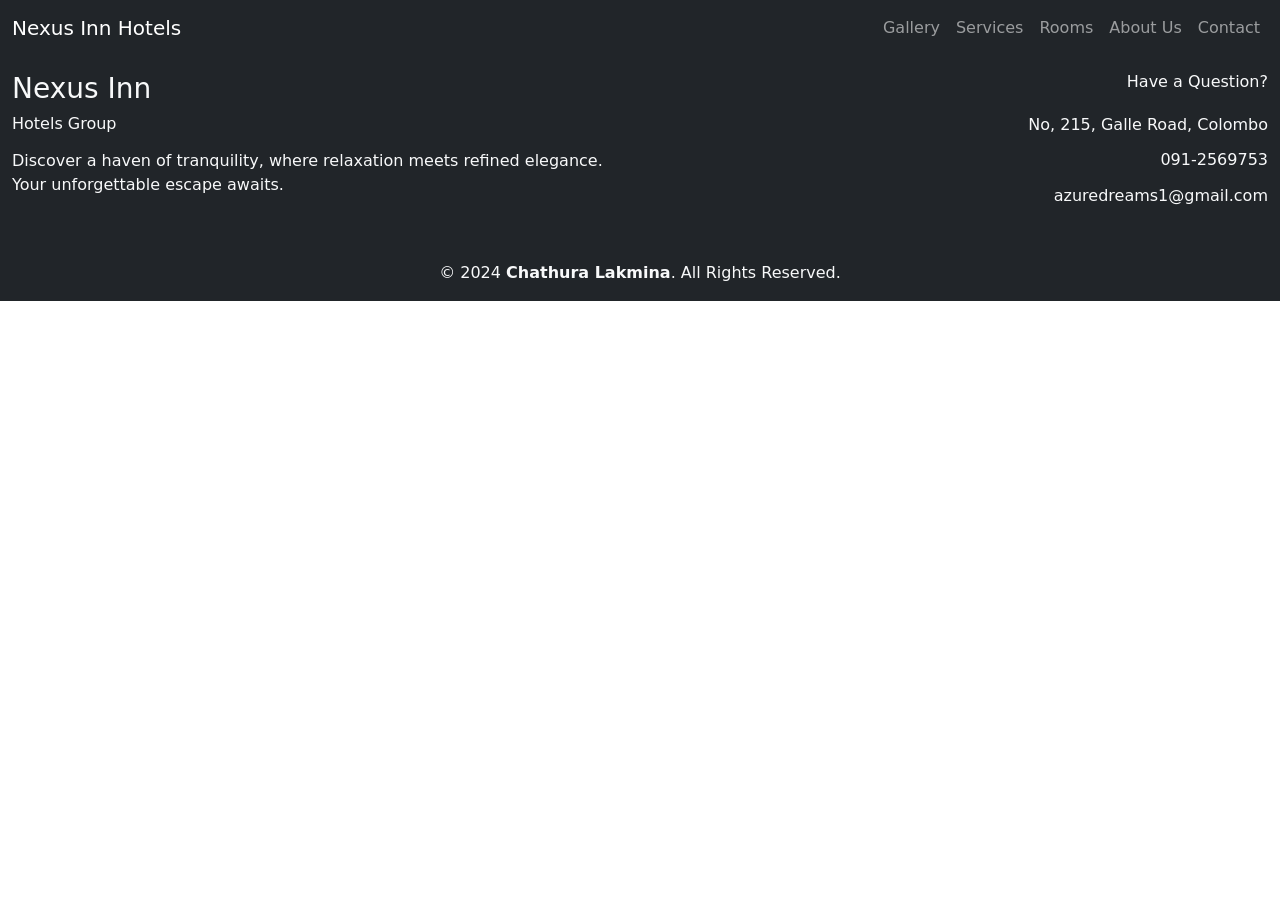
==== pages/about.html @ 2eb1aee9 "first commit" ====
<!DOCTYPE html>
<html lang="en">
  <head>
    <meta charset="UTF-8" />
    <meta name="viewport" content="width=device-width, initial-scale=1.0" />
    <title>About Us</title>
    <link
      href="https://cdn.jsdelivr.net/npm/bootstrap@5.3.3/dist/css/bootstrap.min.css"
      rel="stylesheet"
      integrity="sha384-QWTKZyjpPEjISv5WaRU9OFeRpok6YctnYmDr5pNlyT2bRjXh0JMhjY6hW+ALEwIH"
      crossorigin="anonymous"
    />
  </head>
  <body>
    <nav class="navbar navbar-expand-lg bg-dark navbar-dark fixed-top">
      <div class="container-fluid">
        <a class="navbar-brand" href="/index.html">Nexus Inn Hotels</a>
        <button
          class="navbar-toggler"
          type="button"
          data-bs-toggle="collapse"
          data-bs-target="#navbarNav"
          aria-controls="navbarNav"
          aria-expanded="false"
          aria-label="Toggle navigation"
        >
          <span class="navbar-toggler-icon"></span>
        </button>
        <div class="collapse navbar-collapse" id="navbarNav">
          <ul class="navbar-nav ms-auto">
            <li class="nav-item">
              <a class="nav-link" href="/pages/gallery.html">Gallery</a>
            </li>
            <li class="nav-item">
              <a class="nav-link" href="/pages/services.html">Services</a>
            </li>
            <li class="nav-item">
              <a class="nav-link" href="/pages/rooms.html">Rooms</a>
            </li>
            <li class="nav-item">
              <a class="nav-link" href="/pages/about.html">About Us</a>
            </li>
            <li class="nav-item">
              <a class="nav-link" href="/pages/contact.html">Contact</a>
            </li>
          </ul>
        </div>
      </div>
    </nav>

    <div class="container-fluid bg-dark text-light mt-5">
      <div class="row bottom-bar py-4">
        <div class="col-md-6 social text-start">
          <h3 class="mb-2">Nexus Inn</h3>
          <h6 class="dreams mb-3">Hotels Group</h6>
          <p class="mb-4">
            Discover a haven of tranquility, where relaxation meets refined
            elegance. Your unforgettable escape awaits.
          </p>
          <div class="d-flex gap-4 align-items-center">
            <i class="fa-brands fa-facebook fa-2xl" style="color: #1877f2"></i>
            <i class="fa-solid fa-envelope fa-2xl" style="color: #fff"></i>
            <i class="fa-brands fa-twitter fa-2xl" style="color: #1da1f2"></i>
            <i class="fa-brands fa-whatsapp fa-2xl" style="color: #25d366"></i>
          </div>
        </div>

        <div class="col-md-6 text-end">
          <h6 class="mb-4">Have a Question?</h6>
          <div class="d-flex align-items-center justify-content-end mb-3">
            <i
              class="fa-solid fa-map-marker-alt me-2"
              style="color: #fff; font-size: 1.25rem"
            ></i>
            <h6 class="mb-0">No, 215, Galle Road, Colombo</h6>
          </div>
          <div class="d-flex align-items-center justify-content-end mb-3">
            <i
              class="fa-solid fa-phone-alt me-2"
              style="color: #fff; font-size: 1.25rem"
            ></i>
            <h6 class="mb-0">091-2569753</h6>
          </div>
          <div class="d-flex align-items-center justify-content-end">
            <i
              class="fa-solid fa-envelope me-2"
              style="color: #fff; font-size: 1.25rem"
            ></i>
            <h6 class="mb-0">azuredreams1@gmail.com</h6>
          </div>
        </div>
      </div>
    </div>

    <div class="bg-dark text-light py-3">
      <p class="text-center mb-0">
        © 2024 <span class="fw-bold">Chathura Lakmina</span>. All Rights
        Reserved.
      </p>
    </div>

    <script
      src="https://cdn.jsdelivr.net/npm/bootstrap@5.3.3/dist/js/bootstrap.bundle.min.js"
      integrity="sha384-YvpcrYf0tY3lHB60NNkmXc5s9fDVZLESaAA55NDzOxhy9GkcIdslK1eN7N6jIeHz"
      crossorigin="anonymous"
    ></script>
  </body>
</html>
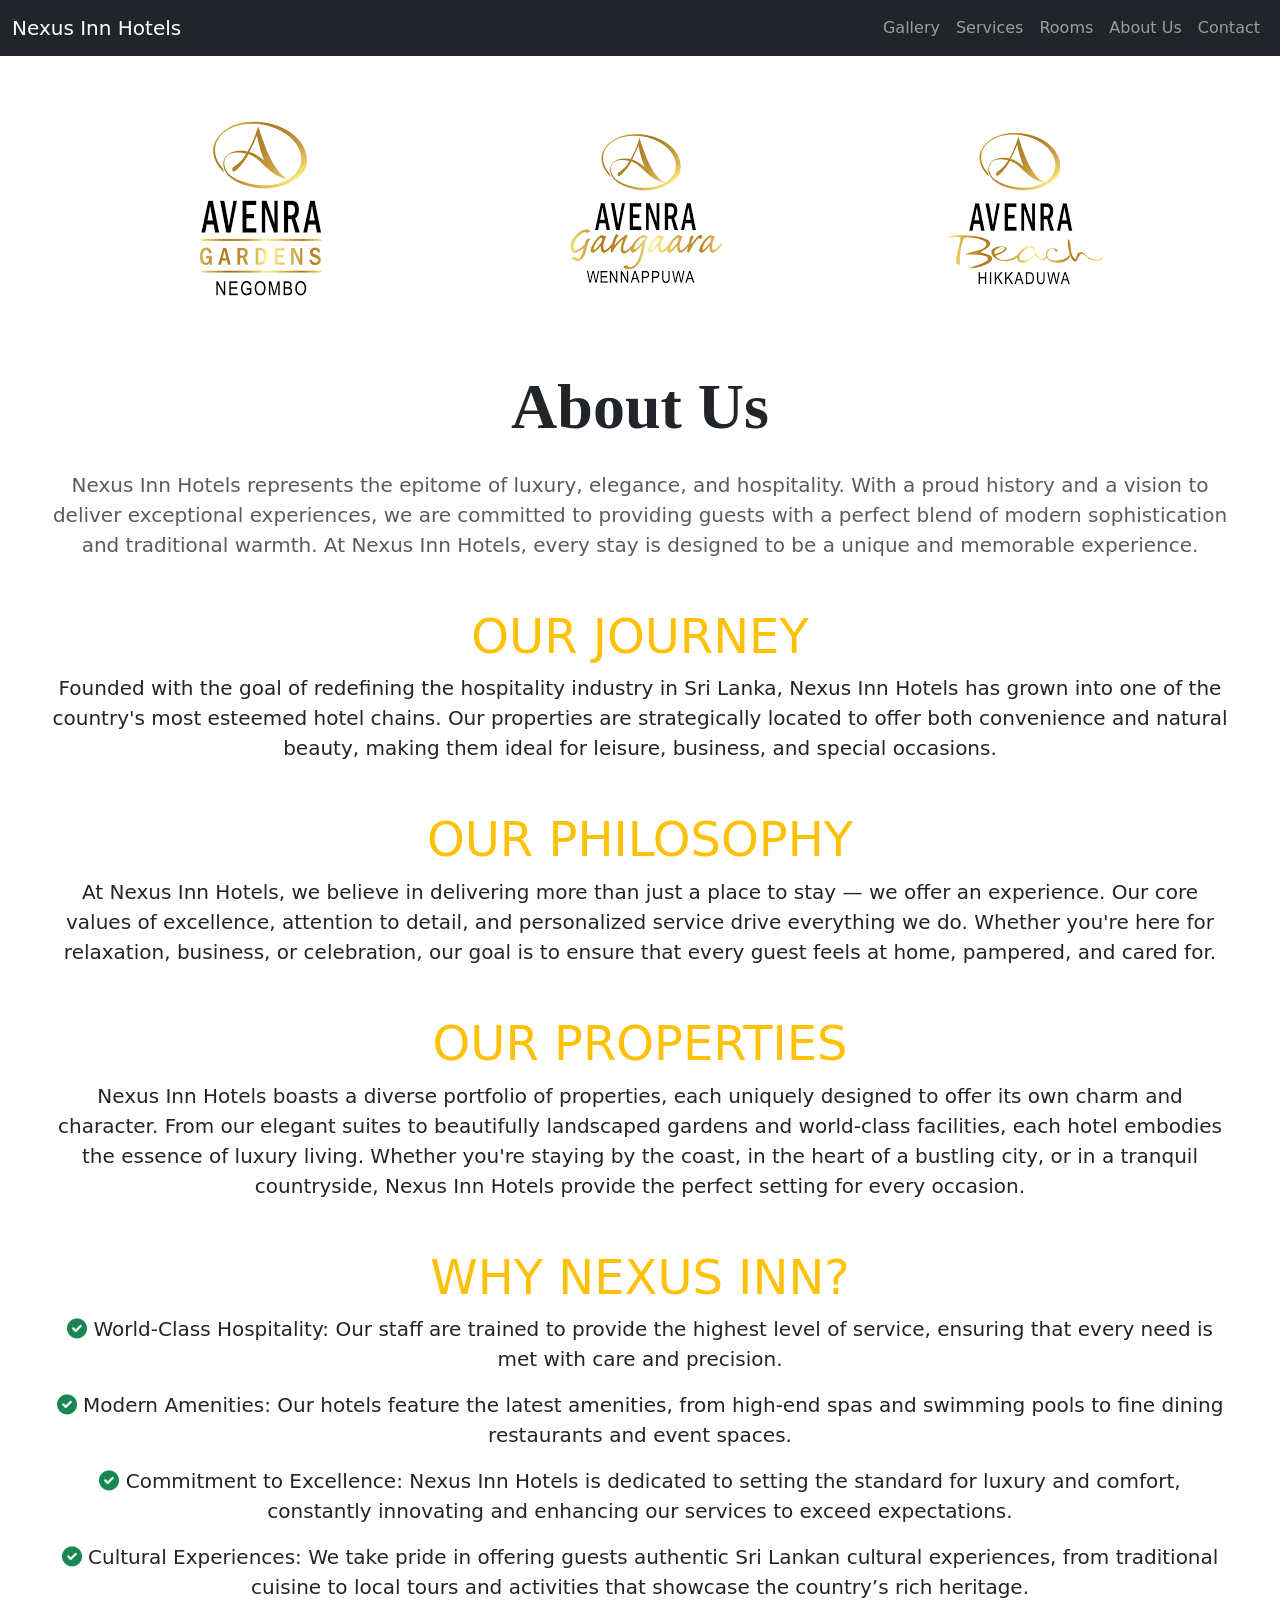
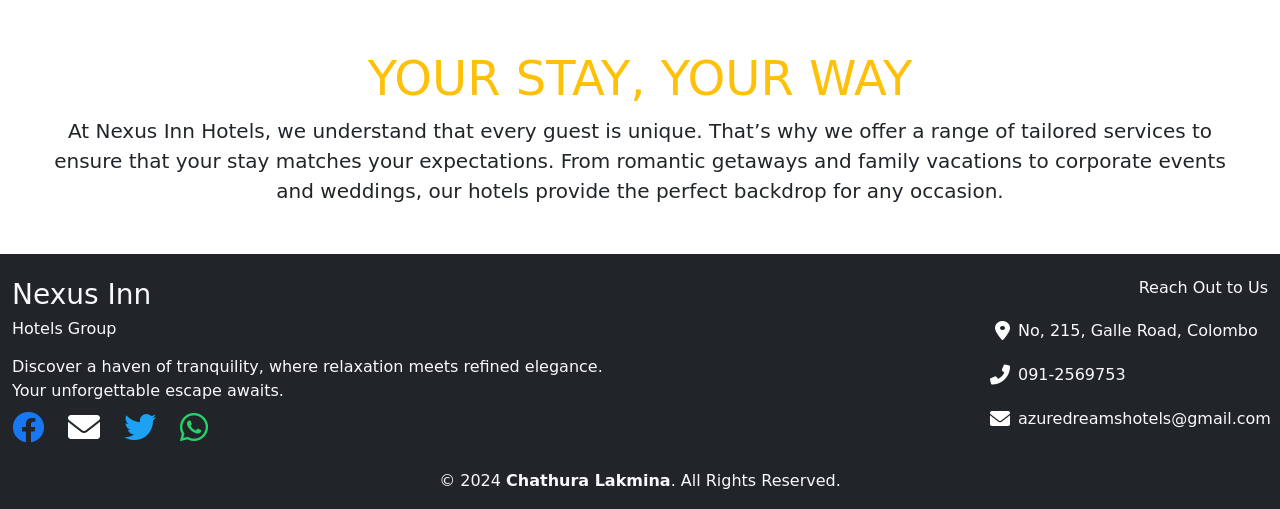
==== commit e06041a6: "contact page, about page done" ====
--- a/pages/about.html
+++ b/pages/about.html
@@ -9,6 +9,10 @@
       rel="stylesheet"
       integrity="sha384-QWTKZyjpPEjISv5WaRU9OFeRpok6YctnYmDr5pNlyT2bRjXh0JMhjY6hW+ALEwIH"
       crossorigin="anonymous"
+    />
+    <link
+      rel="stylesheet"
+      href="https://cdnjs.cloudflare.com/ajax/libs/font-awesome/6.0.0-beta3/css/all.min.css"
     />
   </head>
   <body>
@@ -48,6 +52,97 @@
       </div>
     </nav>
 
+    <div class="container mt-5 pt-5 text-center">
+      <div class="row">
+        <div class="col-md-4">
+          <img src="/assets/images/l1.png" class="img-fluid" alt="Image 1" />
+        </div>
+        <div class="col-md-4">
+          <img src="/assets/images/l2.png" class="img-fluid" alt="Image 2" />
+        </div>
+        <div class="col-md-4">
+          <img src="/assets/images/l3.png" class="img-fluid" alt="Image 3" />
+        </div>
+      </div>
+    </div>
+
+    <div class="text-center pt-5 px-5">
+      <h3
+        class="mb-4 display-3 fw-bold text-dark"
+        style="font-family: 'Times New Roman', Times, serif"
+      >
+        About Us
+      </h3>
+      <p class="lead text-muted mb-5">
+        Nexus Inn Hotels represents the epitome of luxury, elegance, and
+        hospitality. With a proud history and a vision to deliver exceptional
+        experiences, we are committed to providing guests with a perfect blend
+        of modern sophistication and traditional warmth. At Nexus Inn Hotels,
+        every stay is designed to be a unique and memorable experience.
+      </p>
+      <h4 class="display-5 mt-4 text-warning">OUR JOURNEY</h4>
+      <p class="lead mb-5">
+        Founded with the goal of redefining the hospitality industry in Sri
+        Lanka, Nexus Inn Hotels has grown into one of the country's most
+        esteemed hotel chains. Our properties are strategically located to offer
+        both convenience and natural beauty, making them ideal for leisure,
+        business, and special occasions.
+      </p>
+      <h4 class="display-5 mt-4 text-warning">OUR PHILOSOPHY</h4>
+      <p class="lead mb-5">
+        At Nexus Inn Hotels, we believe in delivering more than just a place to
+        stay — we offer an experience. Our core values of excellence, attention
+        to detail, and personalized service drive everything we do. Whether
+        you're here for relaxation, business, or celebration, our goal is to
+        ensure that every guest feels at home, pampered, and cared for.
+      </p>
+      <h4 class="display-5 mt-4 text-warning">OUR PROPERTIES</h4>
+      <p class="lead mb-5">
+        Nexus Inn Hotels boasts a diverse portfolio of properties, each uniquely
+        designed to offer its own charm and character. From our elegant suites
+        to beautifully landscaped gardens and world-class facilities, each hotel
+        embodies the essence of luxury living. Whether you're staying by the
+        coast, in the heart of a bustling city, or in a tranquil countryside,
+        Nexus Inn Hotels provide the perfect setting for every occasion.
+      </p>
+      <h4 class="display-5 mt-4 text-warning">WHY NEXUS INN?</h4>
+      <ul class="lead list-unstyled mb-5">
+        <li class="mb-3">
+          <i class="fas fa-check-circle text-success"></i>
+          <strong>World-Class Hospitality:</strong> Our staff are trained to
+          provide the highest level of service, ensuring that every need is met
+          with care and precision.
+        </li>
+        <li class="mb-3">
+          <i class="fas fa-check-circle text-success"></i>
+          <strong>Modern Amenities:</strong> Our hotels feature the latest
+          amenities, from high-end spas and swimming pools to fine dining
+          restaurants and event spaces.
+        </li>
+        <li class="mb-3">
+          <i class="fas fa-check-circle text-success"></i>
+          <strong>Commitment to Excellence:</strong> Nexus Inn Hotels is
+          dedicated to setting the standard for luxury and comfort, constantly
+          innovating and enhancing our services to exceed expectations.
+        </li>
+        <li class="mb-3">
+          <i class="fas fa-check-circle text-success"></i>
+          <strong>Cultural Experiences:</strong> We take pride in offering
+          guests authentic Sri Lankan cultural experiences, from traditional
+          cuisine to local tours and activities that showcase the country’s rich
+          heritage.
+        </li>
+      </ul>
+      <h4 class="display-5 mt-5 text-warning">YOUR STAY, YOUR WAY</h4>
+      <p class="lead mb-5">
+        At Nexus Inn Hotels, we understand that every guest is unique. That’s
+        why we offer a range of tailored services to ensure that your stay
+        matches your expectations. From romantic getaways and family vacations
+        to corporate events and weddings, our hotels provide the perfect
+        backdrop for any occasion.
+      </p>
+    </div>
+
     <div class="container-fluid bg-dark text-light mt-5">
       <div class="row bottom-bar py-4">
         <div class="col-md-6 social text-start">
@@ -66,27 +161,36 @@
         </div>
 
         <div class="col-md-6 text-end">
-          <h6 class="mb-4">Have a Question?</h6>
-          <div class="d-flex align-items-center justify-content-end mb-3">
+          <h6 class="mb-4">Reach Out to Us</h6>
+
+          <div class="d-flex align-items-center justify-content-end mb-4">
             <i
-              class="fa-solid fa-map-marker-alt me-2"
+              class="fa-solid fa-map-marker-alt"
               style="color: #fff; font-size: 1.25rem"
             ></i>
-            <h6 class="mb-0">No, 215, Galle Road, Colombo</h6>
-          </div>
-          <div class="d-flex align-items-center justify-content-end mb-3">
+            <h6 class="mb-0 ms-2 text-start" style="width: 250px">
+              No, 215, Galle Road, Colombo
+            </h6>
+          </div>
+
+          <div class="d-flex align-items-center justify-content-end mb-4">
             <i
-              class="fa-solid fa-phone-alt me-2"
+              class="fa-solid fa-phone-alt"
               style="color: #fff; font-size: 1.25rem"
             ></i>
-            <h6 class="mb-0">091-2569753</h6>
-          </div>
+            <h6 class="mb-0 ms-2 text-start" style="width: 250px">
+              091-2569753
+            </h6>
+          </div>
+
           <div class="d-flex align-items-center justify-content-end">
             <i
-              class="fa-solid fa-envelope me-2"
+              class="fa-solid fa-envelope"
               style="color: #fff; font-size: 1.25rem"
             ></i>
-            <h6 class="mb-0">azuredreams1@gmail.com</h6>
+            <h6 class="mb-0 ms-2 text-start" style="width: 250px">
+              azuredreamshotels@gmail.com
+            </h6>
           </div>
         </div>
       </div>
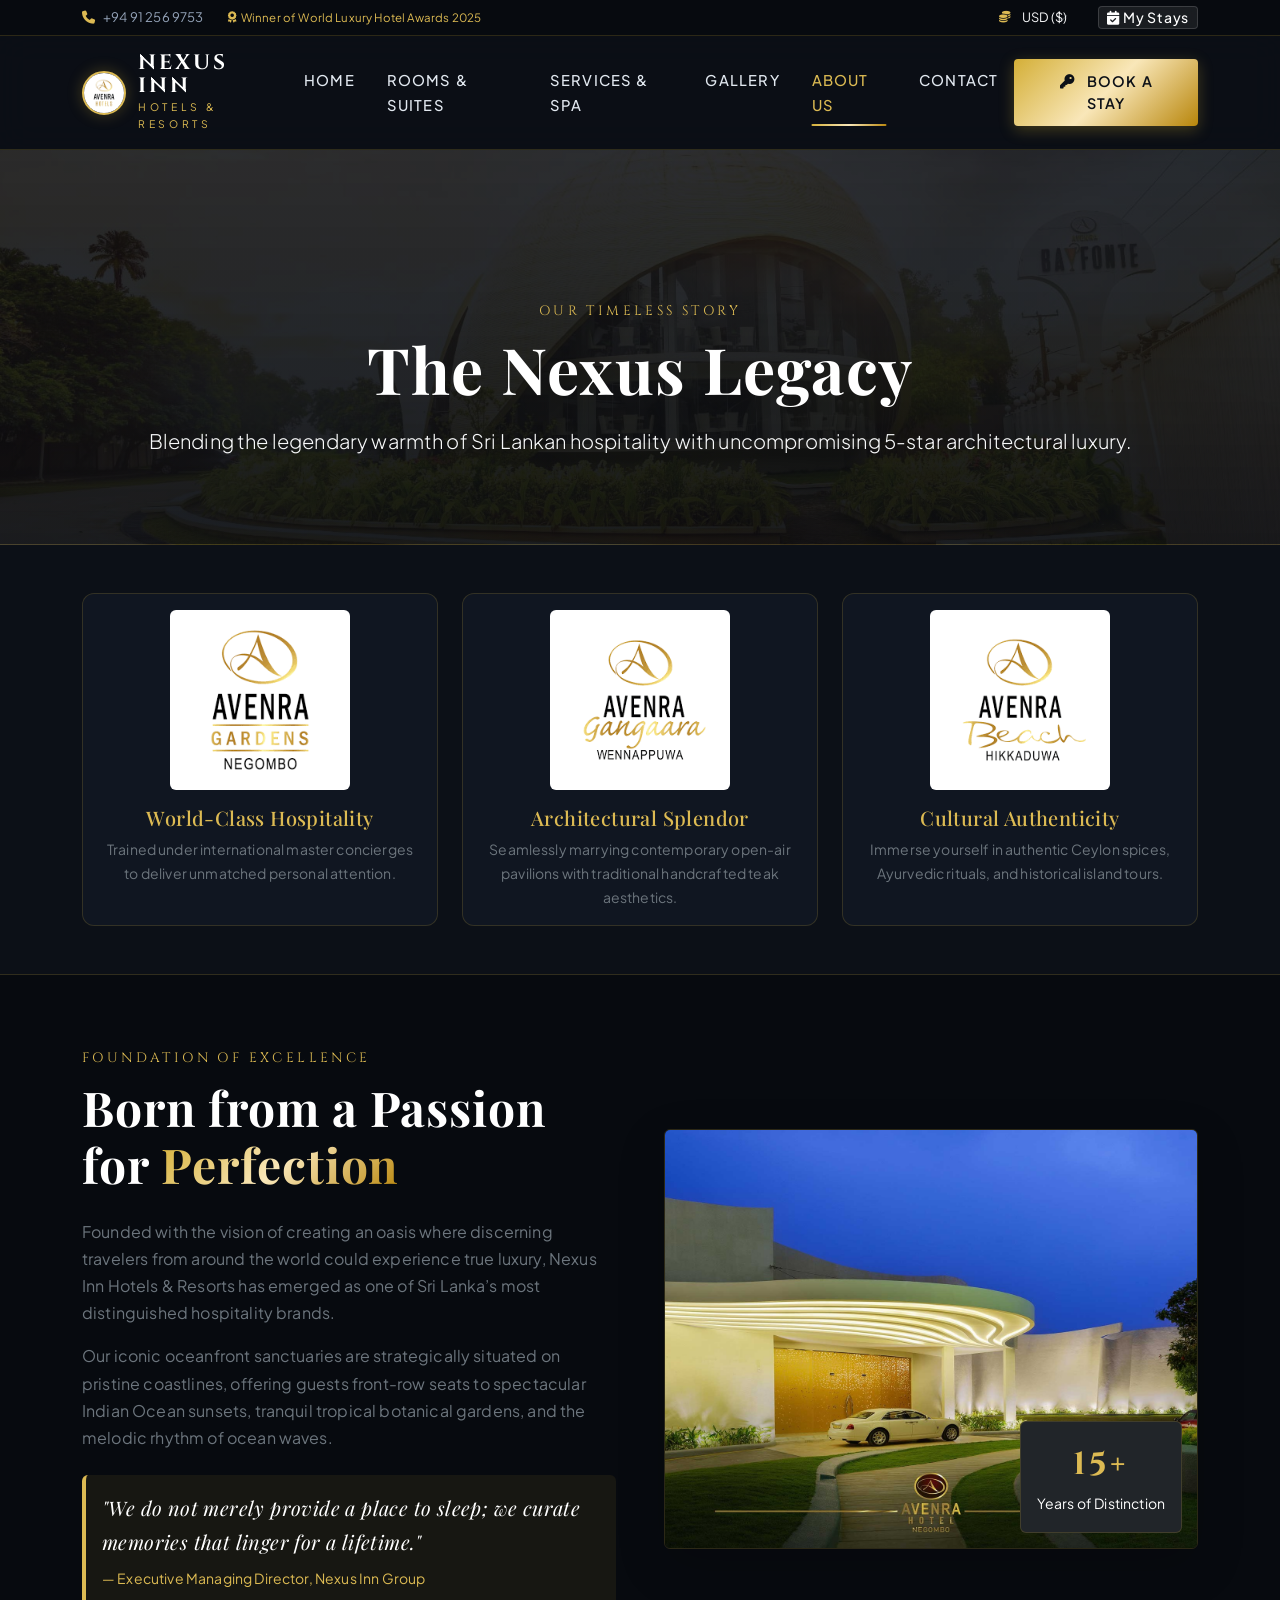
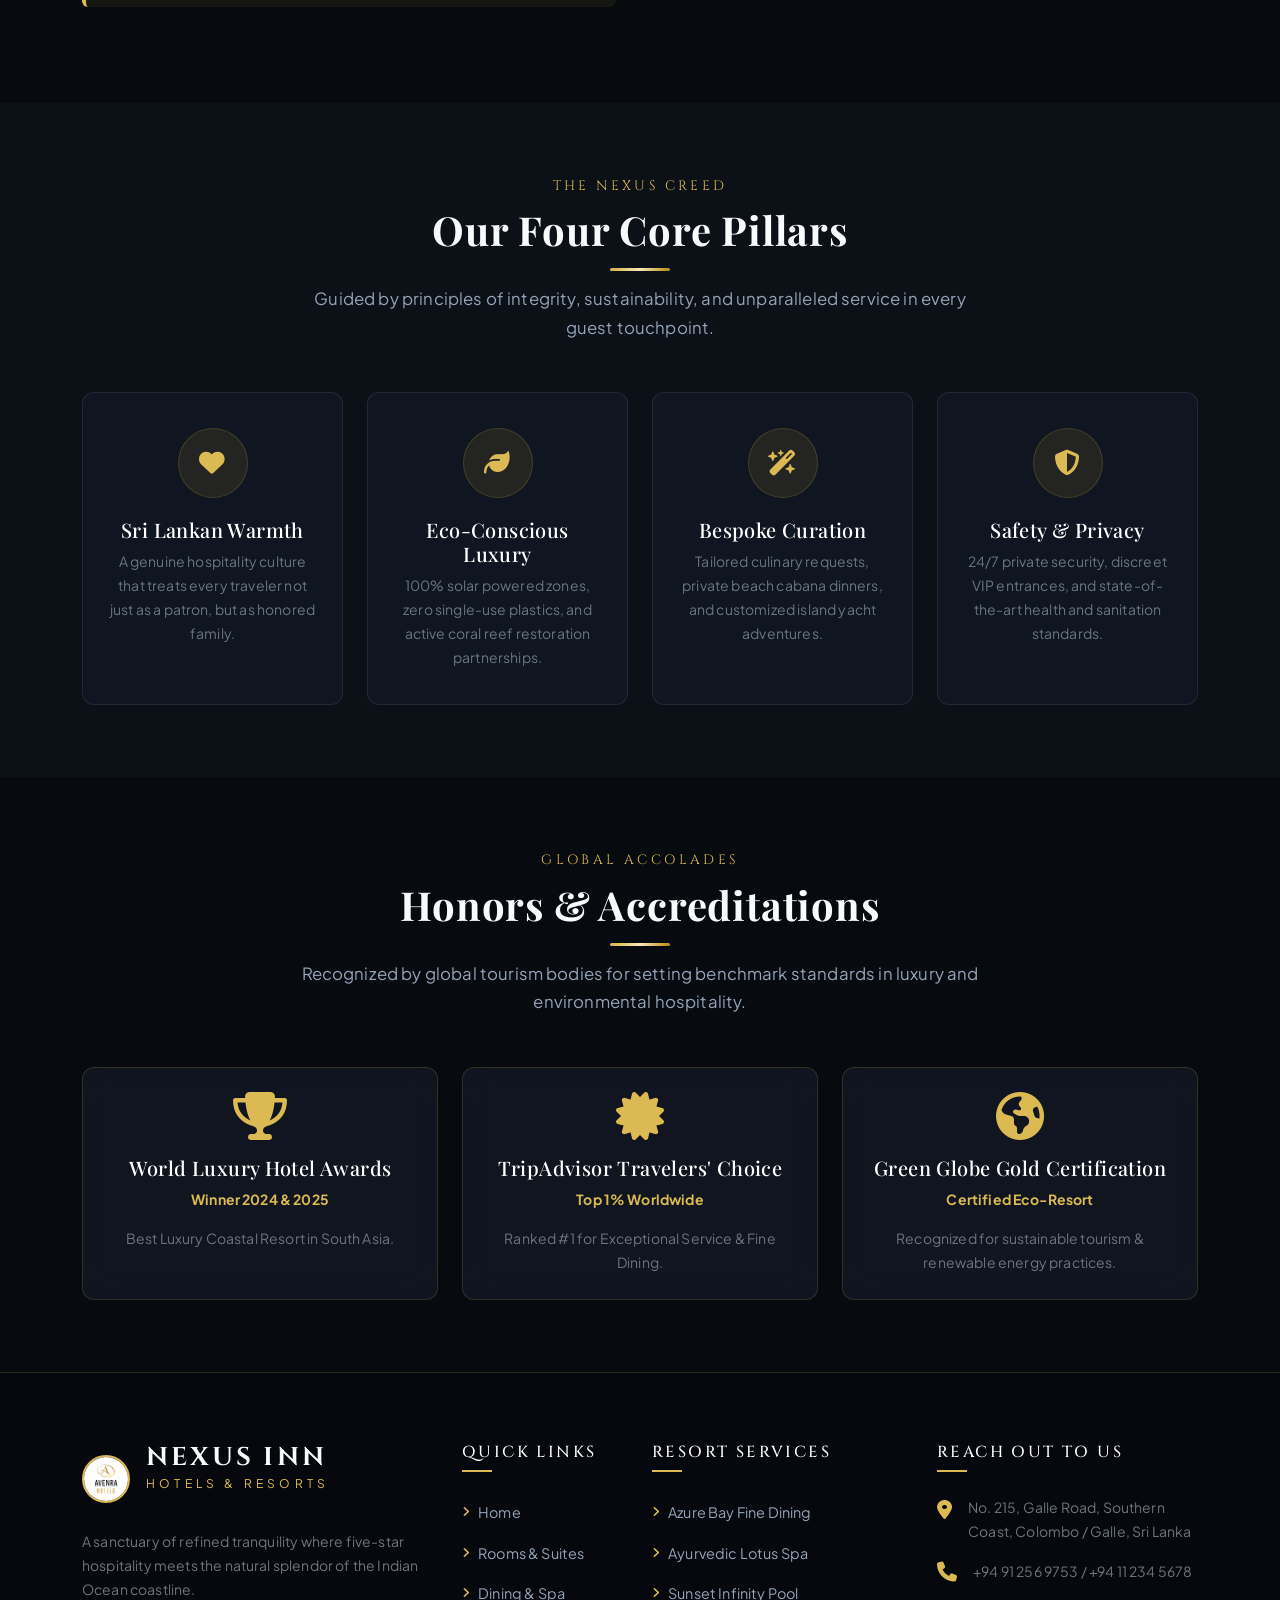
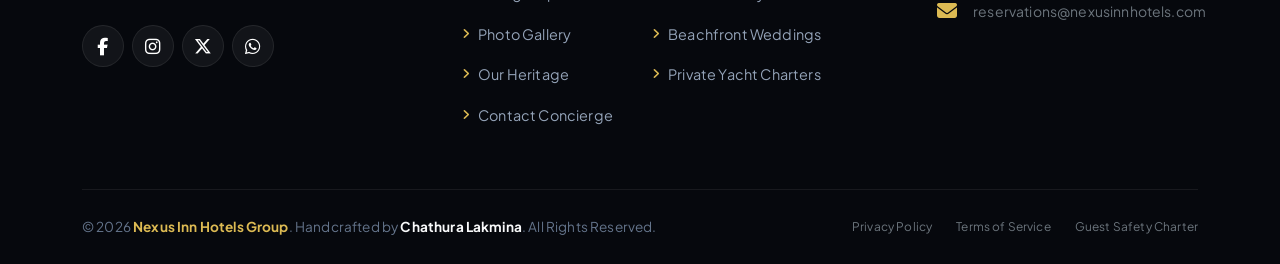
==== commit 371251b8: "Add rooms catalog with side-by-side comparison, service menus, lightbox gallery, and contact inquiry" ====
--- a/pages/about.html
+++ b/pages/about.html
@@ -3,210 +3,388 @@
   <head>
     <meta charset="UTF-8" />
     <meta name="viewport" content="width=device-width, initial-scale=1.0" />
-    <title>About Us</title>
+    <meta name="description" content="Discover the legacy, values, and world-class vision of Nexus Inn Hotels & Resorts — redefining 5-star luxury hospitality in Sri Lanka." />
+    <title>About Our Heritage | Nexus Inn Hotels & Resorts</title>
+
+    <!-- Google Fonts -->
+    <link rel="preconnect" href="https://fonts.googleapis.com" />
+    <link rel="preconnect" href="https://fonts.gstatic.com" crossorigin />
+    <link href="https://fonts.googleapis.com/css2?family=Cinzel:wght@500;600;700;800&family=Playfair+Display:ital,wght@0,400;0,600;0,700;1,400;1,600&family=Plus+Jakarta+Sans:wght@300;400;500;600;700&display=swap" rel="stylesheet" />
+
+    <!-- Bootstrap 5 CSS -->
     <link
       href="https://cdn.jsdelivr.net/npm/bootstrap@5.3.3/dist/css/bootstrap.min.css"
       rel="stylesheet"
       integrity="sha384-QWTKZyjpPEjISv5WaRU9OFeRpok6YctnYmDr5pNlyT2bRjXh0JMhjY6hW+ALEwIH"
       crossorigin="anonymous"
     />
+
+    <!-- Font Awesome Icons -->
     <link
       rel="stylesheet"
-      href="https://cdnjs.cloudflare.com/ajax/libs/font-awesome/6.0.0-beta3/css/all.min.css"
+      href="https://cdnjs.cloudflare.com/ajax/libs/font-awesome/6.5.1/css/all.min.css"
     />
+
+    <!-- Custom Luxury Stylesheet -->
+    <link rel="stylesheet" href="../assets/css/style.css" />
   </head>
   <body>
-    <nav class="navbar navbar-expand-lg bg-dark navbar-dark fixed-top">
-      <div class="container-fluid">
-        <a class="navbar-brand" href="/index.html">Nexus Inn Hotels</a>
+    <!-- Top Bar -->
+    <div class="top-bar">
+      <div class="container d-flex flex-wrap justify-content-between align-items-center">
+        <div class="d-flex align-items-center gap-4">
+          <a href="tel:+94912569753" class="d-none d-sm-inline-flex align-items-center gap-2">
+            <i class="fa-solid fa-phone text-gold"></i>
+            <span>+94 91 256 9753</span>
+          </a>
+          <span class="text-gold small d-flex align-items-center gap-1">
+            <i class="fa-solid fa-award"></i> Winner of World Luxury Hotel Awards 2025
+          </span>
+        </div>
+        <div class="d-flex align-items-center gap-3">
+          <div class="d-flex align-items-center gap-1">
+            <i class="fa-solid fa-coins text-gold small"></i>
+            <select class="form-select form-select-sm currency-selector-select py-0 px-2 bg-transparent text-light border-0" style="font-size: 0.8rem; cursor: pointer;">
+              <option value="USD" class="bg-dark text-light">USD ($)</option>
+              <option value="LKR" class="bg-dark text-light">LKR (Rs.)</option>
+              <option value="EUR" class="bg-dark text-light">EUR (€)</option>
+              <option value="GBP" class="bg-dark text-light">GBP (£)</option>
+            </select>
+          </div>
+          <button class="btn btn-sm btn-glass py-0 px-2 text-warning d-flex align-items-center gap-1" onclick="window.openMyBookingsModal()">
+            <i class="fa-solid fa-calendar-check"></i>
+            <span>My Stays</span>
+            <span class="badge bg-gold text-dark my-bookings-count" style="display: none;">0</span>
+          </button>
+        </div>
+      </div>
+    </div>
+
+    <!-- Luxury Navbar -->
+    <nav class="navbar navbar-expand-lg navbar-luxury sticky-top">
+      <div class="container">
+        <a class="navbar-brand-wrapper" href="../index.html">
+          <img
+            src="../assets/images/Avenra-Hotels-Logo-768x768.jpg"
+            alt="Nexus Inn Luxury Emblem"
+            class="navbar-brand-logo"
+          />
+          <div class="navbar-brand-text">
+            <span class="brand-title">NEXUS INN</span>
+            <span class="brand-subtitle">HOTELS & RESORTS</span>
+          </div>
+        </a>
+
         <button
-          class="navbar-toggler"
+          class="navbar-toggler border-gold"
           type="button"
           data-bs-toggle="collapse"
-          data-bs-target="#navbarNav"
-          aria-controls="navbarNav"
+          data-bs-target="#nexusNavbar"
+          aria-controls="nexusNavbar"
           aria-expanded="false"
           aria-label="Toggle navigation"
         >
-          <span class="navbar-toggler-icon"></span>
+          <i class="fa-solid fa-bars-staggered text-gold fs-4"></i>
         </button>
-        <div class="collapse navbar-collapse" id="navbarNav">
-          <ul class="navbar-nav ms-auto">
-            <li class="nav-item">
-              <a class="nav-link" href="/pages/gallery.html">Gallery</a>
-            </li>
-            <li class="nav-item">
-              <a class="nav-link" href="/pages/services.html">Services</a>
-            </li>
-            <li class="nav-item">
-              <a class="nav-link" href="/pages/rooms.html">Rooms</a>
-            </li>
-            <li class="nav-item">
-              <a class="nav-link" href="/pages/about.html">About Us</a>
-            </li>
-            <li class="nav-item">
-              <a class="nav-link" href="/pages/contact.html">Contact</a>
+
+        <div class="collapse navbar-collapse" id="nexusNavbar">
+          <ul class="navbar-nav mx-auto mb-2 mb-lg-0">
+            <li class="nav-item">
+              <a class="nav-link" href="../index.html">Home</a>
+            </li>
+            <li class="nav-item">
+              <a class="nav-link" href="rooms.html">Rooms & Suites</a>
+            </li>
+            <li class="nav-item">
+              <a class="nav-link" href="services.html">Services & Spa</a>
+            </li>
+            <li class="nav-item">
+              <a class="nav-link" href="gallery.html">Gallery</a>
+            </li>
+            <li class="nav-item">
+              <a class="nav-link active" href="about.html">About Us</a>
+            </li>
+            <li class="nav-item">
+              <a class="nav-link" href="contact.html">Contact</a>
             </li>
           </ul>
+
+          <div class="d-flex align-items-center gap-2 mt-3 mt-lg-0">
+            <a href="rooms.html" class="btn btn-gold w-100 w-lg-auto">
+              <i class="fa-solid fa-key me-2"></i> Book A Stay
+            </a>
+          </div>
         </div>
       </div>
     </nav>
 
-    <div class="container mt-5 pt-5 text-center">
-      <div class="row">
-        <div class="col-md-4">
-          <img src="/assets/images/l1.png" class="img-fluid" alt="Image 1" />
-        </div>
-        <div class="col-md-4">
-          <img src="/assets/images/l2.png" class="img-fluid" alt="Image 2" />
-        </div>
-        <div class="col-md-4">
-          <img src="/assets/images/l3.png" class="img-fluid" alt="Image 3" />
+    <!-- Page Header Banner -->
+    <header class="page-hero-banner">
+      <div class="container">
+        <span class="section-subtitle">OUR TIMELESS STORY</span>
+        <h1 class="display-3 fw-bold text-white mb-3">The Nexus Legacy</h1>
+        <p class="text-light max-w-600 mx-auto lead">
+          Blending the legendary warmth of Sri Lankan hospitality with uncompromising 5-star architectural luxury.
+        </p>
+      </div>
+    </header>
+
+    <!-- Visual Highlights Banner -->
+    <section class="py-5 bg-dark-900 border-bottom border-gold">
+      <div class="container">
+        <div class="row g-4 justify-content-center">
+          <div class="col-md-4">
+            <div class="glass-card p-3 text-center h-100">
+              <img src="../assets/images/l1.png" class="img-fluid rounded mb-3" alt="World-Class Standards" style="max-height: 180px; object-fit: contain;">
+              <h5 class="text-gold">World-Class Hospitality</h5>
+              <p class="text-secondary small mb-0">Trained under international master concierges to deliver unmatched personal attention.</p>
+            </div>
+          </div>
+          <div class="col-md-4">
+            <div class="glass-card p-3 text-center h-100">
+              <img src="../assets/images/l2.png" class="img-fluid rounded mb-3" alt="Modern Architecture" style="max-height: 180px; object-fit: contain;">
+              <h5 class="text-gold">Architectural Splendor</h5>
+              <p class="text-secondary small mb-0">Seamlessly marrying contemporary open-air pavilions with traditional handcrafted teak aesthetics.</p>
+            </div>
+          </div>
+          <div class="col-md-4">
+            <div class="glass-card p-3 text-center h-100">
+              <img src="../assets/images/l3.png" class="img-fluid rounded mb-3" alt="Authentic Culture" style="max-height: 180px; object-fit: contain;">
+              <h5 class="text-gold">Cultural Authenticity</h5>
+              <p class="text-secondary small mb-0">Immerse yourself in authentic Ceylon spices, Ayurvedic rituals, and historical island tours.</p>
+            </div>
+          </div>
+        </div>
+      </div>
+    </section>
+
+    <!-- Heritage Story & Philosophy -->
+    <section class="py-5 bg-dark-950">
+      <div class="container py-4">
+        <div class="row align-items-center g-5">
+          <div class="col-lg-6">
+            <span class="section-subtitle">FOUNDATION OF EXCELLENCE</span>
+            <h2 class="display-5 fw-bold text-white mb-4">Born from a Passion for <span class="text-gold-gradient">Perfection</span></h2>
+            <p class="text-secondary mb-3">
+              Founded with the vision of creating an oasis where discerning travelers from around the world could experience true luxury, Nexus Inn Hotels & Resorts has emerged as one of Sri Lanka’s most distinguished hospitality brands.
+            </p>
+            <p class="text-secondary mb-4">
+              Our iconic oceanfront sanctuaries are strategically situated on pristine coastlines, offering guests front-row seats to spectacular Indian Ocean sunsets, tranquil tropical botanical gardens, and the melodic rhythm of ocean waves.
+            </p>
+            <div class="p-3 rounded mb-4" style="background: rgba(212, 175, 55, 0.08); border-left: 4px solid var(--gold-400);">
+              <blockquote class="blockquote mb-0 text-white font-serif fst-italic">
+                "We do not merely provide a place to sleep; we curate memories that linger for a lifetime."
+              </blockquote>
+              <small class="text-gold d-block mt-2">— Executive Managing Director, Nexus Inn Group</small>
+            </div>
+          </div>
+          <div class="col-lg-6">
+            <div class="position-relative">
+              <img src="../assets/images/26 (1).jpg" alt="Nexus Inn Architecture" class="img-fluid rounded shadow-lg border border-gold" style="width: 100%; height: 420px; object-fit: cover;">
+              <div class="position-absolute bottom-0 end-0 bg-dark p-3 m-3 rounded border border-gold text-center" style="backdrop-filter: blur(10px);">
+                <div class="text-gold fs-2 fw-bold font-display">15+</div>
+                <div class="text-white small">Years of Distinction</div>
+              </div>
+            </div>
+          </div>
+        </div>
+      </div>
+    </section>
+
+    <!-- Brand Pillars -->
+    <section class="py-5 bg-dark-900">
+      <div class="container py-4">
+        <div class="section-header">
+          <span class="section-subtitle">THE NEXUS CREED</span>
+          <h2 class="section-title">Our Four Core Pillars</h2>
+          <p class="section-description">
+            Guided by principles of integrity, sustainability, and unparalleled service in every guest touchpoint.
+          </p>
+        </div>
+
+        <div class="row g-4">
+          <div class="col-lg-3 col-md-6">
+            <div class="feature-box">
+              <div class="feature-icon-wrapper"><i class="fa-solid fa-heart"></i></div>
+              <h5 class="text-white mb-2">Sri Lankan Warmth</h5>
+              <p class="text-secondary small mb-0">A genuine hospitality culture that treats every traveler not just as a patron, but as honored family.</p>
+            </div>
+          </div>
+
+          <div class="col-lg-3 col-md-6">
+            <div class="feature-box">
+              <div class="feature-icon-wrapper"><i class="fa-solid fa-leaf"></i></div>
+              <h5 class="text-white mb-2">Eco-Conscious Luxury</h5>
+              <p class="text-secondary small mb-0">100% solar powered zones, zero single-use plastics, and active coral reef restoration partnerships.</p>
+            </div>
+          </div>
+
+          <div class="col-lg-3 col-md-6">
+            <div class="feature-box">
+              <div class="feature-icon-wrapper"><i class="fa-solid fa-wand-magic-sparkles"></i></div>
+              <h5 class="text-white mb-2">Bespoke Curation</h5>
+              <p class="text-secondary small mb-0">Tailored culinary requests, private beach cabana dinners, and customized island yacht adventures.</p>
+            </div>
+          </div>
+
+          <div class="col-lg-3 col-md-6">
+            <div class="feature-box">
+              <div class="feature-icon-wrapper"><i class="fa-solid fa-shield-halved"></i></div>
+              <h5 class="text-white mb-2">Safety & Privacy</h5>
+              <p class="text-secondary small mb-0">24/7 private security, discreet VIP entrances, and state-of-the-art health and sanitation standards.</p>
+            </div>
+          </div>
+        </div>
+      </div>
+    </section>
+
+    <!-- Awards & Recognitions Showcase -->
+    <section class="py-5 bg-dark-950">
+      <div class="container py-4">
+        <div class="section-header">
+          <span class="section-subtitle">GLOBAL ACCOLADES</span>
+          <h2 class="section-title">Honors & Accreditations</h2>
+          <p class="section-description">
+            Recognized by global tourism bodies for setting benchmark standards in luxury and environmental hospitality.
+          </p>
+        </div>
+
+        <div class="row g-4 text-center">
+          <div class="col-md-4">
+            <div class="glass-card p-4 h-100">
+              <i class="fa-solid fa-trophy fa-3x text-gold mb-3"></i>
+              <h5 class="text-white">World Luxury Hotel Awards</h5>
+              <p class="text-gold small fw-bold">Winner 2024 & 2025</p>
+              <p class="text-secondary small mb-0">Best Luxury Coastal Resort in South Asia.</p>
+            </div>
+          </div>
+
+          <div class="col-md-4">
+            <div class="glass-card p-4 h-100">
+              <i class="fa-solid fa-certificate fa-3x text-gold mb-3"></i>
+              <h5 class="text-white">TripAdvisor Travelers' Choice</h5>
+              <p class="text-gold small fw-bold">Top 1% Worldwide</p>
+              <p class="text-secondary small mb-0">Ranked #1 for Exceptional Service & Fine Dining.</p>
+            </div>
+          </div>
+
+          <div class="col-md-4">
+            <div class="glass-card p-4 h-100">
+              <i class="fa-solid fa-earth-americas fa-3x text-gold mb-3"></i>
+              <h5 class="text-white">Green Globe Gold Certification</h5>
+              <p class="text-gold small fw-bold">Certified Eco-Resort</p>
+              <p class="text-secondary small mb-0">Recognized for sustainable tourism & renewable energy practices.</p>
+            </div>
+          </div>
+        </div>
+      </div>
+    </section>
+
+    <!-- Luxury 4-Column Footer -->
+    <footer class="footer-luxury">
+      <div class="container">
+        <div class="row g-4">
+          <div class="col-lg-4 col-md-6">
+            <div class="d-flex align-items-center gap-3 mb-3">
+              <img src="../assets/images/Avenra-Hotels-Logo-768x768.jpg" alt="Nexus Logo" style="width: 48px; height: 48px; border-radius: 50%; border: 2px solid var(--gold-400);">
+              <div>
+                <h3 class="footer-brand-title mb-0">NEXUS INN</h3>
+                <span class="footer-brand-subtitle">HOTELS & RESORTS</span>
+              </div>
+            </div>
+            <p class="text-secondary small mb-4">
+              A sanctuary of refined tranquility where five-star hospitality meets the natural splendor of the Indian Ocean coastline.
+            </p>
+            <div class="d-flex gap-2">
+              <a href="#" class="footer-social-icon" aria-label="Facebook"><i class="fa-brands fa-facebook-f"></i></a>
+              <a href="#" class="footer-social-icon" aria-label="Instagram"><i class="fa-brands fa-instagram"></i></a>
+              <a href="#" class="footer-social-icon" aria-label="Twitter"><i class="fa-brands fa-x-twitter"></i></a>
+              <a href="https://wa.me/94912569753" target="_blank" class="footer-social-icon" aria-label="WhatsApp"><i class="fa-brands fa-whatsapp"></i></a>
+            </div>
+          </div>
+
+          <div class="col-lg-2 col-md-6">
+            <h5 class="footer-heading">Quick Links</h5>
+            <ul class="footer-links">
+              <li><a href="../index.html"><i class="fa-solid fa-angle-right small text-gold"></i> Home</a></li>
+              <li><a href="rooms.html"><i class="fa-solid fa-angle-right small text-gold"></i> Rooms & Suites</a></li>
+              <li><a href="services.html"><i class="fa-solid fa-angle-right small text-gold"></i> Dining & Spa</a></li>
+              <li><a href="gallery.html"><i class="fa-solid fa-angle-right small text-gold"></i> Photo Gallery</a></li>
+              <li><a href="about.html"><i class="fa-solid fa-angle-right small text-gold"></i> Our Heritage</a></li>
+              <li><a href="contact.html"><i class="fa-solid fa-angle-right small text-gold"></i> Contact Concierge</a></li>
+            </ul>
+          </div>
+
+          <div class="col-lg-3 col-md-6">
+            <h5 class="footer-heading">Resort Services</h5>
+            <ul class="footer-links">
+              <li><a href="services.html"><i class="fa-solid fa-angle-right small text-gold"></i> Azure Bay Fine Dining</a></li>
+              <li><a href="services.html"><i class="fa-solid fa-angle-right small text-gold"></i> Ayurvedic Lotus Spa</a></li>
+              <li><a href="services.html"><i class="fa-solid fa-angle-right small text-gold"></i> Sunset Infinity Pool</a></li>
+              <li><a href="services.html"><i class="fa-solid fa-angle-right small text-gold"></i> Beachfront Weddings</a></li>
+              <li><a href="services.html"><i class="fa-solid fa-angle-right small text-gold"></i> Private Yacht Charters</a></li>
+            </ul>
+          </div>
+
+          <div class="col-lg-3 col-md-6">
+            <h5 class="footer-heading">Reach Out to Us</h5>
+            <div class="d-flex align-items-start gap-3 mb-3 text-secondary small">
+              <i class="fa-solid fa-location-dot text-gold fs-5 mt-1"></i>
+              <span>No. 215, Galle Road, Southern Coast, Colombo / Galle, Sri Lanka</span>
+            </div>
+            <div class="d-flex align-items-center gap-3 mb-3 text-secondary small">
+              <i class="fa-solid fa-phone text-gold fs-5"></i>
+              <span>+94 91 256 9753 / +94 11 234 5678</span>
+            </div>
+            <div class="d-flex align-items-center gap-3 text-secondary small">
+              <i class="fa-solid fa-envelope text-gold fs-5"></i>
+              <span>reservations@nexusinnhotels.com</span>
+            </div>
+          </div>
+        </div>
+
+        <div class="footer-bottom-bar d-flex flex-column flex-md-row justify-content-between align-items-center gap-3">
+          <p class="mb-0">
+            © 2026 <strong class="text-gold">Nexus Inn Hotels Group</strong>. Handcrafted by <strong class="text-light">Chathura Lakmina</strong>. All Rights Reserved.
+          </p>
+          <div class="d-flex gap-4">
+            <a href="#" class="text-secondary small text-decoration-none">Privacy Policy</a>
+            <a href="#" class="text-secondary small text-decoration-none">Terms of Service</a>
+            <a href="#" class="text-secondary small text-decoration-none">Guest Safety Charter</a>
+          </div>
+        </div>
+      </div>
+    </footer>
+
+    <!-- My Bookings Modal -->
+    <div class="modal fade" id="myBookingsModal" tabindex="-1" aria-hidden="true">
+      <div class="modal-dialog modal-dialog-centered modal-lg">
+        <div class="modal-content modal-content-luxury">
+          <div class="modal-header modal-header-luxury">
+            <h5 class="modal-title text-white font-serif"><i class="fa-solid fa-calendar-check text-gold me-2"></i> My Active Reservations</h5>
+            <button type="button" class="btn-close btn-close-luxury" data-bs-dismiss="modal" aria-label="Close"></button>
+          </div>
+          <div class="modal-body p-4" id="myBookingsListContainer"></div>
         </div>
       </div>
     </div>
 
-    <div class="text-center pt-5 px-5">
-      <h3
-        class="mb-4 display-3 fw-bold text-dark"
-        style="font-family: 'Times New Roman', Times, serif"
-      >
-        About Us
-      </h3>
-      <p class="lead text-muted mb-5">
-        Nexus Inn Hotels represents the epitome of luxury, elegance, and
-        hospitality. With a proud history and a vision to deliver exceptional
-        experiences, we are committed to providing guests with a perfect blend
-        of modern sophistication and traditional warmth. At Nexus Inn Hotels,
-        every stay is designed to be a unique and memorable experience.
-      </p>
-      <h4 class="display-5 mt-4 text-warning">OUR JOURNEY</h4>
-      <p class="lead mb-5">
-        Founded with the goal of redefining the hospitality industry in Sri
-        Lanka, Nexus Inn Hotels has grown into one of the country's most
-        esteemed hotel chains. Our properties are strategically located to offer
-        both convenience and natural beauty, making them ideal for leisure,
-        business, and special occasions.
-      </p>
-      <h4 class="display-5 mt-4 text-warning">OUR PHILOSOPHY</h4>
-      <p class="lead mb-5">
-        At Nexus Inn Hotels, we believe in delivering more than just a place to
-        stay — we offer an experience. Our core values of excellence, attention
-        to detail, and personalized service drive everything we do. Whether
-        you're here for relaxation, business, or celebration, our goal is to
-        ensure that every guest feels at home, pampered, and cared for.
-      </p>
-      <h4 class="display-5 mt-4 text-warning">OUR PROPERTIES</h4>
-      <p class="lead mb-5">
-        Nexus Inn Hotels boasts a diverse portfolio of properties, each uniquely
-        designed to offer its own charm and character. From our elegant suites
-        to beautifully landscaped gardens and world-class facilities, each hotel
-        embodies the essence of luxury living. Whether you're staying by the
-        coast, in the heart of a bustling city, or in a tranquil countryside,
-        Nexus Inn Hotels provide the perfect setting for every occasion.
-      </p>
-      <h4 class="display-5 mt-4 text-warning">WHY NEXUS INN?</h4>
-      <ul class="lead list-unstyled mb-5">
-        <li class="mb-3">
-          <i class="fas fa-check-circle text-success"></i>
-          <strong>World-Class Hospitality:</strong> Our staff are trained to
-          provide the highest level of service, ensuring that every need is met
-          with care and precision.
-        </li>
-        <li class="mb-3">
-          <i class="fas fa-check-circle text-success"></i>
-          <strong>Modern Amenities:</strong> Our hotels feature the latest
-          amenities, from high-end spas and swimming pools to fine dining
-          restaurants and event spaces.
-        </li>
-        <li class="mb-3">
-          <i class="fas fa-check-circle text-success"></i>
-          <strong>Commitment to Excellence:</strong> Nexus Inn Hotels is
-          dedicated to setting the standard for luxury and comfort, constantly
-          innovating and enhancing our services to exceed expectations.
-        </li>
-        <li class="mb-3">
-          <i class="fas fa-check-circle text-success"></i>
-          <strong>Cultural Experiences:</strong> We take pride in offering
-          guests authentic Sri Lankan cultural experiences, from traditional
-          cuisine to local tours and activities that showcase the country’s rich
-          heritage.
-        </li>
-      </ul>
-      <h4 class="display-5 mt-5 text-warning">YOUR STAY, YOUR WAY</h4>
-      <p class="lead mb-5">
-        At Nexus Inn Hotels, we understand that every guest is unique. That’s
-        why we offer a range of tailored services to ensure that your stay
-        matches your expectations. From romantic getaways and family vacations
-        to corporate events and weddings, our hotels provide the perfect
-        backdrop for any occasion.
-      </p>
-    </div>
-
-    <div class="container-fluid bg-dark text-light mt-5">
-      <div class="row bottom-bar py-4">
-        <div class="col-md-6 social text-start">
-          <h3 class="mb-2">Nexus Inn</h3>
-          <h6 class="dreams mb-3">Hotels Group</h6>
-          <p class="mb-4">
-            Discover a haven of tranquility, where relaxation meets refined
-            elegance. Your unforgettable escape awaits.
-          </p>
-          <div class="d-flex gap-4 align-items-center">
-            <i class="fa-brands fa-facebook fa-2xl" style="color: #1877f2"></i>
-            <i class="fa-solid fa-envelope fa-2xl" style="color: #fff"></i>
-            <i class="fa-brands fa-twitter fa-2xl" style="color: #1da1f2"></i>
-            <i class="fa-brands fa-whatsapp fa-2xl" style="color: #25d366"></i>
-          </div>
-        </div>
-
-        <div class="col-md-6 text-end">
-          <h6 class="mb-4">Reach Out to Us</h6>
-
-          <div class="d-flex align-items-center justify-content-end mb-4">
-            <i
-              class="fa-solid fa-map-marker-alt"
-              style="color: #fff; font-size: 1.25rem"
-            ></i>
-            <h6 class="mb-0 ms-2 text-start" style="width: 250px">
-              No, 215, Galle Road, Colombo
-            </h6>
-          </div>
-
-          <div class="d-flex align-items-center justify-content-end mb-4">
-            <i
-              class="fa-solid fa-phone-alt"
-              style="color: #fff; font-size: 1.25rem"
-            ></i>
-            <h6 class="mb-0 ms-2 text-start" style="width: 250px">
-              091-2569753
-            </h6>
-          </div>
-
-          <div class="d-flex align-items-center justify-content-end">
-            <i
-              class="fa-solid fa-envelope"
-              style="color: #fff; font-size: 1.25rem"
-            ></i>
-            <h6 class="mb-0 ms-2 text-start" style="width: 250px">
-              azuredreamshotels@gmail.com
-            </h6>
-          </div>
-        </div>
-      </div>
-    </div>
-
-    <div class="bg-dark text-light py-3">
-      <p class="text-center mb-0">
-        © 2024 <span class="fw-bold">Chathura Lakmina</span>. All Rights
-        Reserved.
-      </p>
-    </div>
-
+    <!-- Back to Top Button -->
+    <button id="backToTopBtn" class="back-to-top" aria-label="Back to top">
+      <i class="fa-solid fa-arrow-up"></i>
+    </button>
+
+    <!-- Bootstrap 5 JS -->
     <script
       src="https://cdn.jsdelivr.net/npm/bootstrap@5.3.3/dist/js/bootstrap.bundle.min.js"
       integrity="sha384-YvpcrYf0tY3lHB60NNkmXc5s9fDVZLESaAA55NDzOxhy9GkcIdslK1eN7N6jIeHz"
       crossorigin="anonymous"
     ></script>
+
+    <!-- Data Repository -->
+    <script src="../assets/js/rooms-data.js"></script>
+
+    <!-- Application Logic -->
+    <script src="../assets/js/main.js"></script>
   </body>
 </html>
--- a/assets/css/style.css
+++ b/assets/css/style.css
@@ -0,0 +1,1288 @@
+/* ==========================================================================
+   NEXUS INN HOTELS & RESORTS - 5-STAR LUXURY DESIGN SYSTEM
+   ========================================================================== */
+
+@import url('https://fonts.googleapis.com/css2?family=Cinzel:wght@500;600;700;800&family=Playfair+Display:ital,wght@0,400;0,600;0,700;1,400;1,600&family=Plus+Jakarta+Sans:wght@300;400;500;600;700&display=swap');
+
+:root {
+  /* Luxury Gold Palette */
+  --gold-100: #faf3e0;
+  --gold-200: #f3e3b5;
+  --gold-300: #e8cf84;
+  --gold-400: #dcba53;
+  --gold-500: #c99e2e;
+  --gold-600: #a78020;
+  --gold-700: #856317;
+  --gold-gradient: linear-gradient(135deg, #d4af37 0%, #f9e7b9 50%, #b8860b 100%);
+  --gold-gradient-hover: linear-gradient(135deg, #e5c158 0%, #fff0cc 50%, #c99618 100%);
+  --gold-glow: rgba(212, 175, 55, 0.28);
+
+  /* Deep Luxury Dark Palette */
+  --bg-dark-950: #070a0f;
+  --bg-dark-900: #0c1017;
+  --bg-dark-850: #121824;
+  --bg-dark-800: #182030;
+  --bg-dark-700: #222d42;
+  --bg-card: rgba(18, 24, 36, 0.85);
+  --bg-glass: rgba(12, 16, 23, 0.75);
+  --border-glass: rgba(212, 175, 55, 0.18);
+  --border-subtle: rgba(255, 255, 255, 0.08);
+
+  /* Typography */
+  --font-serif: 'Playfair Display', Georgia, serif;
+  --font-display: 'Cinzel', serif;
+  --font-sans: 'Plus Jakarta Sans', -apple-system, BlinkMacSystemFont, sans-serif;
+
+  /* Accent Colors */
+  --text-primary: #f8fafc;
+  --text-secondary: #94a3b8;
+  --text-muted: #64748b;
+  --emerald: #10b981;
+  --rose: #f43f5e;
+  --amber: #f59e0b;
+
+  /* Shadows & Transitions */
+  --shadow-sm: 0 4px 12px rgba(0, 0, 0, 0.25);
+  --shadow-md: 0 10px 30px rgba(0, 0, 0, 0.4);
+  --shadow-lg: 0 20px 50px rgba(0, 0, 0, 0.6);
+  --shadow-gold: 0 10px 30px rgba(201, 158, 46, 0.25);
+  --transition-fast: all 0.2s ease-in-out;
+  --transition-normal: all 0.35s cubic-bezier(0.4, 0, 0.2, 1);
+  --transition-slow: all 0.6s cubic-bezier(0.16, 1, 0.3, 1);
+}
+
+/* Light Theme Variables */
+[data-theme="light"] {
+  --bg-dark-950: #f8f9fa;
+  --bg-dark-900: #ffffff;
+  --bg-dark-850: #f1f5f9;
+  --bg-dark-800: #e2e8f0;
+  --bg-dark-700: #cbd5e1;
+  --bg-card: rgba(255, 255, 255, 0.95);
+  --bg-glass: rgba(255, 255, 255, 0.85);
+  --border-glass: rgba(184, 134, 11, 0.25);
+  --border-subtle: rgba(0, 0, 0, 0.08);
+  --text-primary: #0f172a;
+  --text-secondary: #475569;
+  --text-muted: #64748b;
+}
+
+/* Base Styles */
+* {
+  box-sizing: border-box;
+  margin: 0;
+  padding: 0;
+}
+
+html {
+  scroll-behavior: smooth;
+}
+
+body {
+  font-family: var(--font-sans);
+  background-color: var(--bg-dark-950);
+  color: var(--text-primary);
+  line-height: 1.7;
+  overflow-x: hidden;
+  letter-spacing: 0.01em;
+  transition: background-color var(--transition-normal), color var(--transition-normal);
+}
+
+/* Headings */
+h1, h2, h3, h4, h5, h6, .font-serif {
+  font-family: var(--font-serif);
+  letter-spacing: 0.02em;
+  color: var(--text-primary);
+}
+
+.font-display {
+  font-family: var(--font-display);
+  letter-spacing: 0.1em;
+  text-transform: uppercase;
+}
+
+.font-sans {
+  font-family: var(--font-sans);
+}
+
+/* Gold Text & Accents */
+.text-gold {
+  color: var(--gold-400) !important;
+}
+
+.text-gold-gradient {
+  background: var(--gold-gradient);
+  -webkit-background-clip: text;
+  -webkit-text-fill-color: transparent;
+  display: inline-block;
+}
+
+.bg-gold {
+  background: var(--gold-gradient) !important;
+  color: #0c1017 !important;
+}
+
+.bg-dark-950 { background-color: var(--bg-dark-950) !important; }
+.bg-dark-900 { background-color: var(--bg-dark-900) !important; }
+.bg-dark-850 { background-color: var(--bg-dark-850) !important; }
+.bg-dark-800 { background-color: var(--bg-dark-800) !important; }
+
+.border-gold {
+  border-color: var(--border-glass) !important;
+}
+
+/* Top Notification / Info Bar */
+.top-bar {
+  background: rgba(8, 11, 16, 0.95);
+  font-size: 0.82rem;
+  border-bottom: 1px solid var(--border-glass);
+  padding: 6px 0;
+  z-index: 1040;
+  position: relative;
+}
+
+.top-bar a {
+  color: var(--text-secondary);
+  text-decoration: none;
+  transition: var(--transition-fast);
+}
+
+.top-bar a:hover {
+  color: var(--gold-400);
+}
+
+/* Luxury Navbar */
+.navbar-luxury {
+  background: rgba(12, 16, 23, 0.85);
+  backdrop-filter: blur(16px);
+  -webkit-backdrop-filter: blur(16px);
+  border-bottom: 1px solid var(--border-glass);
+  transition: var(--transition-normal);
+  padding: 16px 0;
+}
+
+.navbar-luxury.scrolled {
+  background: rgba(10, 13, 19, 0.96);
+  box-shadow: 0 10px 30px rgba(0, 0, 0, 0.5);
+  padding: 10px 0;
+  border-bottom-color: rgba(212, 175, 55, 0.3);
+}
+
+.navbar-brand-wrapper {
+  display: flex;
+  align-items: center;
+  gap: 12px;
+  text-decoration: none;
+}
+
+.navbar-brand-logo {
+  width: 44px;
+  height: 44px;
+  border-radius: 50%;
+  border: 2px solid var(--gold-400);
+  box-shadow: 0 0 15px var(--gold-glow);
+  object-fit: cover;
+  transition: transform var(--transition-fast);
+}
+
+.navbar-brand-wrapper:hover .navbar-brand-logo {
+  transform: rotate(10deg) scale(1.05);
+}
+
+.navbar-brand-text {
+  display: flex;
+  flex-direction: column;
+}
+
+.brand-title {
+  font-family: var(--font-display);
+  font-weight: 700;
+  font-size: 1.3rem;
+  letter-spacing: 0.15em;
+  color: #ffffff;
+  margin: 0;
+  line-height: 1.1;
+}
+
+.brand-subtitle {
+  font-size: 0.65rem;
+  letter-spacing: 0.35em;
+  color: var(--gold-400);
+  text-transform: uppercase;
+  margin: 0;
+}
+
+.navbar-luxury .nav-link {
+  font-size: 0.92rem;
+  font-weight: 500;
+  color: #e2e8f0;
+  padding: 8px 16px !important;
+  text-transform: uppercase;
+  letter-spacing: 0.08em;
+  position: relative;
+  transition: var(--transition-fast);
+}
+
+.navbar-luxury .nav-link:hover,
+.navbar-luxury .nav-link.active {
+  color: var(--gold-400);
+}
+
+.navbar-luxury .nav-link::after {
+  content: '';
+  position: absolute;
+  bottom: 0;
+  left: 50%;
+  width: 0;
+  height: 2px;
+  background: var(--gold-gradient);
+  transition: var(--transition-normal);
+  transform: translateX(-50%);
+  border-radius: 2px;
+}
+
+.navbar-luxury .nav-link:hover::after,
+.navbar-luxury .nav-link.active::after {
+  width: 70%;
+}
+
+.nav-badge-pill {
+  font-size: 0.7rem;
+  padding: 2px 7px;
+  border-radius: 12px;
+  background: var(--gold-gradient);
+  color: #0c1017;
+  font-weight: 700;
+  margin-left: 4px;
+}
+
+/* Custom Buttons */
+.btn-gold {
+  background: var(--gold-gradient);
+  color: #0c1017 !important;
+  font-weight: 600;
+  font-size: 0.9rem;
+  letter-spacing: 0.08em;
+  text-transform: uppercase;
+  padding: 12px 28px;
+  border: none;
+  border-radius: 4px;
+  box-shadow: 0 4px 15px var(--gold-glow);
+  position: relative;
+  overflow: hidden;
+  z-index: 1;
+  transition: var(--transition-normal);
+}
+
+.btn-gold::before {
+  content: '';
+  position: absolute;
+  top: 0;
+  left: -100%;
+  width: 100%;
+  height: 100%;
+  background: linear-gradient(90deg, transparent, rgba(255,255,255,0.4), transparent);
+  transition: 0.5s;
+  z-index: -1;
+}
+
+.btn-gold:hover {
+  background: var(--gold-gradient-hover);
+  box-shadow: 0 8px 25px rgba(212, 175, 55, 0.45);
+  transform: translateY(-2px);
+}
+
+.btn-gold:hover::before {
+  left: 100%;
+}
+
+.btn-gold-outline {
+  background: transparent;
+  color: var(--gold-400) !important;
+  border: 1.5px solid var(--gold-400);
+  font-weight: 600;
+  font-size: 0.9rem;
+  letter-spacing: 0.08em;
+  text-transform: uppercase;
+  padding: 11px 26px;
+  border-radius: 4px;
+  transition: var(--transition-normal);
+}
+
+.btn-gold-outline:hover {
+  background: var(--gold-gradient);
+  color: #0c1017 !important;
+  border-color: transparent;
+  box-shadow: 0 6px 20px var(--gold-glow);
+  transform: translateY(-2px);
+}
+
+.btn-glass {
+  background: rgba(255, 255, 255, 0.08);
+  backdrop-filter: blur(10px);
+  color: #ffffff !important;
+  border: 1px solid rgba(255, 255, 255, 0.15);
+  padding: 11px 24px;
+  border-radius: 4px;
+  font-weight: 500;
+  letter-spacing: 0.05em;
+  transition: var(--transition-normal);
+}
+
+.btn-glass:hover {
+  background: rgba(255, 255, 255, 0.2);
+  border-color: var(--gold-400);
+  color: var(--gold-300) !important;
+  transform: translateY(-2px);
+}
+
+/* Glassmorphism Cards */
+.glass-card {
+  background: var(--bg-card);
+  backdrop-filter: blur(16px);
+  -webkit-backdrop-filter: blur(16px);
+  border: 1px solid var(--border-glass);
+  border-radius: 12px;
+  transition: var(--transition-normal);
+  position: relative;
+  overflow: hidden;
+}
+
+.glass-card:hover {
+  border-color: rgba(212, 175, 55, 0.45);
+  box-shadow: 0 15px 35px rgba(0, 0, 0, 0.5), 0 0 15px var(--gold-glow);
+  transform: translateY(-5px);
+}
+
+/* Hero Section & Carousel */
+.hero-section {
+  position: relative;
+  min-height: 90vh;
+  display: flex;
+  align-items: center;
+  overflow: hidden;
+}
+
+.hero-carousel {
+  position: absolute;
+  top: 0;
+  left: 0;
+  width: 100%;
+  height: 100%;
+  z-index: 1;
+}
+
+.hero-carousel .carousel-inner,
+.hero-carousel .carousel-item {
+  height: 100%;
+}
+
+.hero-carousel img {
+  width: 100%;
+  height: 100%;
+  object-fit: cover;
+  filter: brightness(0.72) contrast(1.08);
+  transform: scale(1);
+  animation: heroKenBurns 18s ease-in-out infinite alternate;
+}
+
+@keyframes heroKenBurns {
+  0% { transform: scale(1); }
+  100% { transform: scale(1.12); }
+}
+
+.hero-overlay {
+  position: absolute;
+  top: 0;
+  left: 0;
+  width: 100%;
+  height: 100%;
+  background: linear-gradient(
+    180deg,
+    rgba(7, 10, 15, 0.75) 0%,
+    rgba(7, 10, 15, 0.4) 40%,
+    rgba(7, 10, 15, 0.85) 90%,
+    var(--bg-dark-950) 100%
+  );
+  z-index: 2;
+}
+
+.hero-content {
+  position: relative;
+  z-index: 3;
+  padding: 120px 0 80px;
+}
+
+.hero-badge {
+  display: inline-flex;
+  align-items: center;
+  gap: 8px;
+  padding: 6px 18px;
+  border-radius: 30px;
+  background: rgba(212, 175, 55, 0.12);
+  border: 1px solid var(--gold-400);
+  color: var(--gold-300);
+  font-size: 0.82rem;
+  letter-spacing: 0.2em;
+  text-transform: uppercase;
+  margin-bottom: 20px;
+}
+
+.hero-title {
+  font-size: 3.8rem;
+  font-weight: 700;
+  line-height: 1.15;
+  margin-bottom: 24px;
+  text-shadow: 0 4px 20px rgba(0, 0, 0, 0.8);
+}
+
+.hero-lead {
+  font-size: 1.2rem;
+  max-width: 650px;
+  color: #e2e8f0;
+  margin-bottom: 36px;
+  text-shadow: 0 2px 10px rgba(0, 0, 0, 0.7);
+}
+
+/* Floating Booking Engine Bar */
+.booking-engine-bar {
+  background: rgba(14, 19, 28, 0.92);
+  backdrop-filter: blur(20px);
+  -webkit-backdrop-filter: blur(20px);
+  border: 1px solid var(--border-glass);
+  border-radius: 12px;
+  padding: 24px 30px;
+  box-shadow: 0 20px 50px rgba(0, 0, 0, 0.6), 0 0 20px var(--gold-glow);
+  margin-top: 30px;
+}
+
+.booking-field-group {
+  position: relative;
+}
+
+.booking-field-group label {
+  font-size: 0.75rem;
+  font-weight: 600;
+  text-transform: uppercase;
+  letter-spacing: 0.12em;
+  color: var(--gold-300);
+  margin-bottom: 6px;
+  display: block;
+}
+
+.booking-input,
+.form-control-luxury,
+.form-select-luxury {
+  background: rgba(255, 255, 255, 0.05);
+  border: 1px solid rgba(255, 255, 255, 0.12);
+  color: #ffffff;
+  border-radius: 6px;
+  padding: 10px 14px;
+  font-size: 0.9rem;
+  transition: var(--transition-fast);
+  width: 100%;
+}
+
+.booking-input:focus,
+.form-control-luxury:focus,
+.form-select-luxury:focus {
+  background: rgba(255, 255, 255, 0.09);
+  border-color: var(--gold-400);
+  box-shadow: 0 0 10px var(--gold-glow);
+  color: #ffffff;
+  outline: none;
+}
+
+.form-select-luxury option {
+  background: #121824;
+  color: #ffffff;
+}
+
+/* Section Header */
+.section-header {
+  text-align: center;
+  margin-bottom: 50px;
+}
+
+.section-subtitle {
+  font-family: var(--font-display);
+  font-size: 0.85rem;
+  letter-spacing: 0.25em;
+  text-transform: uppercase;
+  color: var(--gold-400);
+  margin-bottom: 8px;
+  display: block;
+}
+
+.section-title {
+  font-size: 2.5rem;
+  font-weight: 700;
+  margin-bottom: 14px;
+  position: relative;
+  display: inline-block;
+}
+
+.section-title::after {
+  content: '';
+  display: block;
+  width: 60px;
+  height: 3px;
+  background: var(--gold-gradient);
+  margin: 14px auto 0;
+  border-radius: 2px;
+}
+
+.section-description {
+  max-width: 680px;
+  margin: 0 auto;
+  color: var(--text-secondary);
+  font-size: 1.05rem;
+}
+
+/* Feature & Amenity Cards */
+.feature-box {
+  background: var(--bg-card);
+  border: 1px solid var(--border-subtle);
+  border-radius: 12px;
+  padding: 35px 25px;
+  text-align: center;
+  transition: var(--transition-normal);
+  height: 100%;
+  position: relative;
+}
+
+.feature-box:hover {
+  border-color: var(--gold-400);
+  transform: translateY(-8px);
+  box-shadow: var(--shadow-gold);
+}
+
+.feature-icon-wrapper {
+  width: 70px;
+  height: 70px;
+  border-radius: 50%;
+  background: rgba(212, 175, 55, 0.1);
+  border: 1px solid var(--border-glass);
+  display: flex;
+  align-items: center;
+  justify-content: center;
+  margin: 0 auto 20px;
+  color: var(--gold-400);
+  font-size: 1.6rem;
+  transition: var(--transition-normal);
+}
+
+.feature-box:hover .feature-icon-wrapper {
+  background: var(--gold-gradient);
+  color: #0c1017;
+  transform: scale(1.1) rotate(6deg);
+}
+
+/* Room Card */
+.room-card {
+  background: var(--bg-card);
+  border: 1px solid var(--border-glass);
+  border-radius: 12px;
+  overflow: hidden;
+  transition: var(--transition-normal);
+  height: 100%;
+  display: flex;
+  flex-direction: column;
+}
+
+.room-card:hover {
+  transform: translateY(-8px);
+  box-shadow: 0 20px 40px rgba(0, 0, 0, 0.6), 0 0 20px var(--gold-glow);
+  border-color: var(--gold-400);
+}
+
+.room-img-wrapper {
+  position: relative;
+  height: 250px;
+  overflow: hidden;
+}
+
+.room-img-wrapper img {
+  width: 100%;
+  height: 100%;
+  object-fit: cover;
+  transition: transform 0.8s cubic-bezier(0.16, 1, 0.3, 1);
+}
+
+.room-card:hover .room-img-wrapper img {
+  transform: scale(1.08);
+}
+
+.room-badge-category {
+  position: absolute;
+  top: 15px;
+  left: 15px;
+  background: rgba(12, 16, 23, 0.85);
+  backdrop-filter: blur(8px);
+  color: var(--gold-300);
+  border: 1px solid var(--border-glass);
+  font-size: 0.72rem;
+  letter-spacing: 0.12em;
+  text-transform: uppercase;
+  padding: 4px 12px;
+  border-radius: 20px;
+  font-weight: 600;
+}
+
+.room-price-tag {
+  position: absolute;
+  bottom: 15px;
+  right: 15px;
+  background: rgba(12, 16, 23, 0.9);
+  backdrop-filter: blur(8px);
+  border: 1px solid var(--border-glass);
+  padding: 6px 14px;
+  border-radius: 8px;
+  text-align: right;
+}
+
+.room-price-val {
+  font-size: 1.25rem;
+  font-weight: 700;
+  color: var(--gold-400);
+  line-height: 1;
+}
+
+.room-price-period {
+  font-size: 0.7rem;
+  color: var(--text-secondary);
+}
+
+.room-body {
+  padding: 24px;
+  display: flex;
+  flex-direction: column;
+  flex-grow: 1;
+}
+
+.room-title {
+  font-size: 1.35rem;
+  font-weight: 600;
+  margin-bottom: 8px;
+  transition: var(--transition-fast);
+}
+
+.room-card:hover .room-title {
+  color: var(--gold-400);
+}
+
+.room-specs {
+  display: flex;
+  flex-wrap: wrap;
+  gap: 14px;
+  font-size: 0.82rem;
+  color: var(--text-secondary);
+  margin-bottom: 16px;
+  padding-bottom: 14px;
+  border-bottom: 1px solid var(--border-subtle);
+}
+
+.room-specs span i {
+  color: var(--gold-400);
+  margin-right: 5px;
+}
+
+.room-amenities-pills {
+  display: flex;
+  flex-wrap: wrap;
+  gap: 6px;
+  margin-bottom: 20px;
+}
+
+.amenity-pill {
+  font-size: 0.72rem;
+  background: rgba(255, 255, 255, 0.05);
+  border: 1px solid rgba(255, 255, 255, 0.08);
+  padding: 3px 10px;
+  border-radius: 12px;
+  color: #cbd5e1;
+}
+
+.room-footer {
+  margin-top: auto;
+  display: flex;
+  gap: 10px;
+}
+
+/* Video Tour Experience Box */
+.video-tour-container {
+  position: relative;
+  border-radius: 16px;
+  overflow: hidden;
+  border: 1px solid var(--border-glass);
+  box-shadow: 0 25px 60px rgba(0, 0, 0, 0.7);
+}
+
+.video-tour-container video {
+  width: 100%;
+  max-height: 70vh;
+  object-fit: cover;
+  display: block;
+}
+
+.video-overlay-play {
+  position: absolute;
+  top: 50%;
+  left: 50%;
+  transform: translate(-50%, -50%);
+  width: 80px;
+  height: 80px;
+  border-radius: 50%;
+  background: var(--gold-gradient);
+  color: #0c1017;
+  display: flex;
+  align-items: center;
+  justify-content: center;
+  font-size: 1.8rem;
+  cursor: pointer;
+  box-shadow: 0 0 30px var(--gold-glow);
+  transition: var(--transition-normal);
+}
+
+.video-overlay-play:hover {
+  transform: translate(-50%, -50%) scale(1.15);
+  box-shadow: 0 0 50px rgba(212, 175, 55, 0.6);
+}
+
+/* Testimonial & Review Cards */
+.review-card {
+  background: var(--bg-card);
+  border: 1px solid var(--border-glass);
+  border-radius: 12px;
+  padding: 30px;
+  height: 100%;
+  position: relative;
+  transition: var(--transition-normal);
+}
+
+.review-card:hover {
+  transform: translateY(-5px);
+  border-color: var(--gold-400);
+}
+
+.review-rating {
+  color: var(--gold-400);
+  font-size: 0.9rem;
+  margin-bottom: 12px;
+}
+
+.review-quote-icon {
+  position: absolute;
+  top: 20px;
+  right: 25px;
+  font-size: 2.2rem;
+  color: rgba(212, 175, 55, 0.15);
+}
+
+.reviewer-info {
+  display: flex;
+  align-items: center;
+  gap: 14px;
+  margin-top: 20px;
+  padding-top: 16px;
+  border-top: 1px solid var(--border-subtle);
+}
+
+.reviewer-avatar {
+  width: 48px;
+  height: 48px;
+  border-radius: 50%;
+  border: 2px solid var(--gold-400);
+  object-fit: cover;
+}
+
+/* Gallery Masonry & Hover */
+.gallery-grid-item {
+  position: relative;
+  border-radius: 12px;
+  overflow: hidden;
+  cursor: pointer;
+  border: 1px solid var(--border-glass);
+  margin-bottom: 24px;
+}
+
+.gallery-grid-item img {
+  width: 100%;
+  height: 280px;
+  object-fit: cover;
+  transition: transform 0.7s cubic-bezier(0.16, 1, 0.3, 1);
+}
+
+.gallery-grid-item:hover img {
+  transform: scale(1.1);
+}
+
+.gallery-overlay {
+  position: absolute;
+  top: 0;
+  left: 0;
+  width: 100%;
+  height: 100%;
+  background: linear-gradient(0deg, rgba(7, 10, 15, 0.9) 0%, rgba(7, 10, 15, 0.2) 60%, transparent 100%);
+  display: flex;
+  flex-direction: column;
+  justify-content: flex-end;
+  padding: 24px;
+  opacity: 0;
+  transition: var(--transition-normal);
+}
+
+.gallery-grid-item:hover .gallery-overlay {
+  opacity: 1;
+}
+
+.gallery-zoom-btn {
+  position: absolute;
+  top: 15px;
+  right: 15px;
+  width: 40px;
+  height: 40px;
+  border-radius: 50%;
+  background: rgba(12, 16, 23, 0.85);
+  border: 1px solid var(--gold-400);
+  color: var(--gold-400);
+  display: flex;
+  align-items: center;
+  justify-content: center;
+  transform: scale(0.7);
+  transition: var(--transition-fast);
+}
+
+.gallery-grid-item:hover .gallery-zoom-btn {
+  transform: scale(1);
+}
+
+/* Filter Pills */
+.filter-btn-group {
+  display: flex;
+  flex-wrap: wrap;
+  gap: 10px;
+  justify-content: center;
+  margin-bottom: 40px;
+}
+
+.filter-btn {
+  background: rgba(255, 255, 255, 0.05);
+  border: 1px solid var(--border-subtle);
+  color: var(--text-secondary);
+  padding: 8px 22px;
+  border-radius: 30px;
+  font-size: 0.85rem;
+  font-weight: 500;
+  letter-spacing: 0.05em;
+  transition: var(--transition-fast);
+  cursor: pointer;
+}
+
+.filter-btn:hover,
+.filter-btn.active {
+  background: var(--gold-gradient);
+  color: #0c1017;
+  border-color: transparent;
+  box-shadow: 0 4px 15px var(--gold-glow);
+  font-weight: 600;
+}
+
+/* Modals */
+.modal-content-luxury {
+  background: var(--bg-dark-900);
+  border: 1px solid var(--border-glass);
+  border-radius: 16px;
+  color: var(--text-primary);
+  box-shadow: 0 25px 60px rgba(0, 0, 0, 0.8), 0 0 30px var(--gold-glow);
+}
+
+.modal-header-luxury {
+  border-bottom: 1px solid var(--border-glass);
+  padding: 20px 26px;
+}
+
+.modal-footer-luxury {
+  border-top: 1px solid var(--border-subtle);
+  padding: 18px 26px;
+}
+
+.btn-close-luxury {
+  filter: invert(1) brightness(0.8);
+  opacity: 0.8;
+  transition: var(--transition-fast);
+}
+
+.btn-close-luxury:hover {
+  filter: invert(1);
+  opacity: 1;
+}
+
+/* Booking Voucher & Slip */
+.booking-voucher {
+  background: linear-gradient(145deg, #111827 0%, #0d121c 100%);
+  border: 2px dashed var(--gold-400);
+  border-radius: 12px;
+  padding: 28px;
+  position: relative;
+}
+
+.voucher-watermark {
+  position: absolute;
+  top: 50%;
+  left: 50%;
+  transform: translate(-50%, -50%) rotate(-15deg);
+  font-family: var(--font-display);
+  font-size: 5rem;
+  color: rgba(212, 175, 55, 0.05);
+  font-weight: 800;
+  pointer-events: none;
+  white-space: nowrap;
+}
+
+/* Stats Counter */
+.stat-counter-box {
+  padding: 25px 15px;
+  text-align: center;
+}
+
+.stat-counter-number {
+  font-family: var(--font-display);
+  font-size: 2.8rem;
+  font-weight: 700;
+  color: var(--gold-400);
+  margin-bottom: 4px;
+}
+
+.stat-counter-label {
+  font-size: 0.85rem;
+  text-transform: uppercase;
+  letter-spacing: 0.15em;
+  color: var(--text-secondary);
+}
+
+/* Footer */
+.footer-luxury {
+  background: #06080d;
+  border-top: 1px solid var(--border-glass);
+  padding: 70px 0 25px;
+  position: relative;
+}
+
+.footer-brand-title {
+  font-family: var(--font-display);
+  font-size: 1.6rem;
+  font-weight: 700;
+  letter-spacing: 0.12em;
+  margin-bottom: 6px;
+}
+
+.footer-brand-subtitle {
+  font-size: 0.75rem;
+  letter-spacing: 0.35em;
+  color: var(--gold-400);
+  text-transform: uppercase;
+  margin-bottom: 20px;
+  display: block;
+}
+
+.footer-heading {
+  font-family: var(--font-display);
+  font-size: 1rem;
+  letter-spacing: 0.15em;
+  text-transform: uppercase;
+  color: #ffffff;
+  margin-bottom: 24px;
+  position: relative;
+}
+
+.footer-heading::after {
+  content: '';
+  display: block;
+  width: 30px;
+  height: 2px;
+  background: var(--gold-400);
+  margin-top: 8px;
+}
+
+.footer-links {
+  list-style: none;
+  padding: 0;
+  margin: 0;
+}
+
+.footer-links li {
+  margin-bottom: 12px;
+}
+
+.footer-links a {
+  color: var(--text-secondary);
+  text-decoration: none;
+  font-size: 0.9rem;
+  transition: var(--transition-fast);
+  display: inline-flex;
+  align-items: center;
+  gap: 8px;
+}
+
+.footer-links a:hover {
+  color: var(--gold-400);
+  transform: translateX(4px);
+}
+
+.footer-social-icon {
+  width: 42px;
+  height: 42px;
+  border-radius: 50%;
+  background: rgba(255, 255, 255, 0.05);
+  border: 1px solid var(--border-subtle);
+  color: #ffffff;
+  display: inline-flex;
+  align-items: center;
+  justify-content: center;
+  font-size: 1.1rem;
+  transition: var(--transition-normal);
+  text-decoration: none;
+}
+
+.footer-social-icon:hover {
+  background: var(--gold-gradient);
+  color: #0c1017;
+  border-color: transparent;
+  transform: translateY(-4px);
+  box-shadow: 0 6px 18px var(--gold-glow);
+}
+
+.footer-bottom-bar {
+  border-top: 1px solid rgba(255, 255, 255, 0.07);
+  margin-top: 50px;
+  padding-top: 25px;
+  font-size: 0.85rem;
+  color: var(--text-muted);
+}
+
+/* Toast Luxury */
+.toast-luxury {
+  background: var(--bg-dark-900) !important;
+  border: 1px solid var(--gold-400) !important;
+  color: #ffffff !important;
+  box-shadow: 0 15px 35px rgba(0, 0, 0, 0.7), 0 0 15px var(--gold-glow) !important;
+  border-radius: 10px !important;
+}
+
+.toast-luxury .toast-header {
+  background: var(--bg-dark-850) !important;
+  color: var(--gold-300) !important;
+  border-bottom: 1px solid var(--border-glass) !important;
+}
+
+/* Back to Top Floating Button */
+.back-to-top {
+  position: fixed;
+  bottom: 30px;
+  right: 30px;
+  width: 48px;
+  height: 48px;
+  border-radius: 50%;
+  background: var(--gold-gradient);
+  color: #0c1017;
+  display: flex;
+  align-items: center;
+  justify-content: center;
+  font-size: 1.2rem;
+  box-shadow: 0 6px 20px var(--gold-glow);
+  cursor: pointer;
+  z-index: 1030;
+  opacity: 0;
+  visibility: hidden;
+  transition: var(--transition-normal);
+  border: none;
+}
+
+.back-to-top.show {
+  opacity: 1;
+  visibility: visible;
+  transform: translateY(0);
+}
+
+.back-to-top:hover {
+  transform: translateY(-5px);
+  box-shadow: 0 10px 25px rgba(212, 175, 55, 0.5);
+}
+
+/* Page Header Banner */
+.page-hero-banner {
+  padding: 150px 0 70px;
+  background: linear-gradient(180deg, rgba(7,10,15,0.85) 0%, rgba(7,10,15,0.92) 100%), url('../images/Bayfonte-BG.jpg') center/cover no-repeat;
+  border-bottom: 1px solid var(--border-glass);
+  text-align: center;
+  position: relative;
+}
+
+/* Print Styles for Clean Single-Page Voucher */
+@media print {
+  body * {
+    visibility: hidden !important;
+  }
+  #bookingConfirmationModal,
+  #bookingConfirmationModal .modal-dialog,
+  #bookingConfirmationModal .modal-content,
+  #bookingConfirmationModal .modal-body,
+  #bookingConfirmationModal .booking-voucher,
+  #bookingConfirmationModal .booking-voucher * {
+    visibility: visible !important;
+  }
+  #bookingConfirmationModal {
+    position: absolute !important;
+    left: 0 !important;
+    top: 0 !important;
+    width: 100% !important;
+    margin: 0 !important;
+    padding: 0 !important;
+    background: #ffffff !important;
+    color: #000000 !important;
+  }
+  #bookingConfirmationModal .modal-content {
+    border: none !important;
+    box-shadow: none !important;
+    background: #ffffff !important;
+    color: #000000 !important;
+  }
+  #bookingConfirmationModal .modal-header,
+  #bookingConfirmationModal .modal-footer,
+  #bookingConfirmationModal .alert,
+  .modal-backdrop,
+  .navbar-luxury,
+  .top-bar,
+  .footer-luxury,
+  .back-to-top {
+    display: none !important;
+  }
+  #bookingConfirmationModal .booking-voucher {
+    background: #ffffff !important;
+    border: 2px solid #b8860b !important;
+    color: #000000 !important;
+    padding: 30px !important;
+    border-radius: 8px !important;
+    page-break-inside: avoid !important;
+  }
+  #bookingConfirmationModal .text-white,
+  #bookingConfirmationModal .text-light,
+  #bookingConfirmationModal .text-secondary {
+    color: #222222 !important;
+  }
+  #bookingConfirmationModal .text-gold,
+  #bookingConfirmationModal .text-warning {
+    color: #996515 !important;
+  }
+}
+
+/* Responsive Adjustments */
+@media (max-width: 991.98px) {
+  .hero-title {
+    font-size: 2.6rem;
+  }
+  .navbar-collapse {
+    background: rgba(10, 13, 19, 0.98);
+    padding: 20px;
+    border-radius: 12px;
+    border: 1px solid var(--border-glass);
+    margin-top: 15px;
+  }
+  .booking-engine-bar {
+    padding: 20px;
+  }
+}
+
+@media (max-width: 575.98px) {
+  .hero-title {
+    font-size: 2.1rem;
+  }
+  .hero-lead {
+    font-size: 1rem;
+  }
+  .section-title {
+    font-size: 2rem;
+  }
+  .stat-counter-number {
+    font-size: 2.2rem;
+  }
+}
+
+/* ==========================================
+   ROOM COMPARISON FLOATING DRAWER & TABLE
+   ========================================== */
+.room-compare-bar {
+  position: fixed;
+  bottom: 28px;
+  left: 50%;
+  transform: translate(-50%, 120px);
+  background: rgba(9, 13, 20, 0.96);
+  backdrop-filter: blur(20px);
+  -webkit-backdrop-filter: blur(20px);
+  border: 1.5px solid var(--gold-400);
+  border-radius: 50px;
+  padding: 10px 24px;
+  box-shadow: 0 15px 40px rgba(0, 0, 0, 0.7), 0 0 25px rgba(212, 175, 55, 0.35);
+  z-index: 1050;
+  opacity: 0;
+  visibility: hidden;
+  transition: all 0.4s cubic-bezier(0.16, 1, 0.3, 1);
+  display: flex;
+  align-items: center;
+  gap: 16px;
+  max-width: 90vw;
+}
+
+.room-compare-bar.show {
+  transform: translate(-50%, 0);
+  opacity: 1;
+  visibility: visible;
+  display: flex !important;
+}
+
+.compare-thumb-img {
+  width: 38px;
+  height: 38px;
+  border-radius: 50%;
+  object-fit: cover;
+  border: 2px solid var(--gold-400);
+  margin-right: -10px;
+  box-shadow: 0 2px 8px rgba(0, 0, 0, 0.5);
+  transition: transform 0.2s ease;
+}
+
+.compare-thumb-img:hover {
+  transform: scale(1.2);
+  z-index: 5;
+}
+
+.btn-compare.active {
+  background: var(--gold-500) !important;
+  color: #0b0f19 !important;
+  border-color: var(--gold-400) !important;
+  box-shadow: 0 0 12px rgba(212, 175, 55, 0.6);
+}
+
+.compare-table {
+  border-collapse: separate;
+  border-spacing: 0;
+  border-radius: 10px;
+  overflow: hidden;
+}
+
+.compare-table th,
+.compare-table td {
+  padding: 14px 18px;
+  border-color: rgba(212, 175, 55, 0.2) !important;
+}
+
+.compare-feature-label {
+  background: rgba(212, 175, 55, 0.08);
+  font-weight: 700;
+  color: var(--gold-400);
+  text-transform: uppercase;
+  font-size: 0.8rem;
+  letter-spacing: 1px;
+}
+
